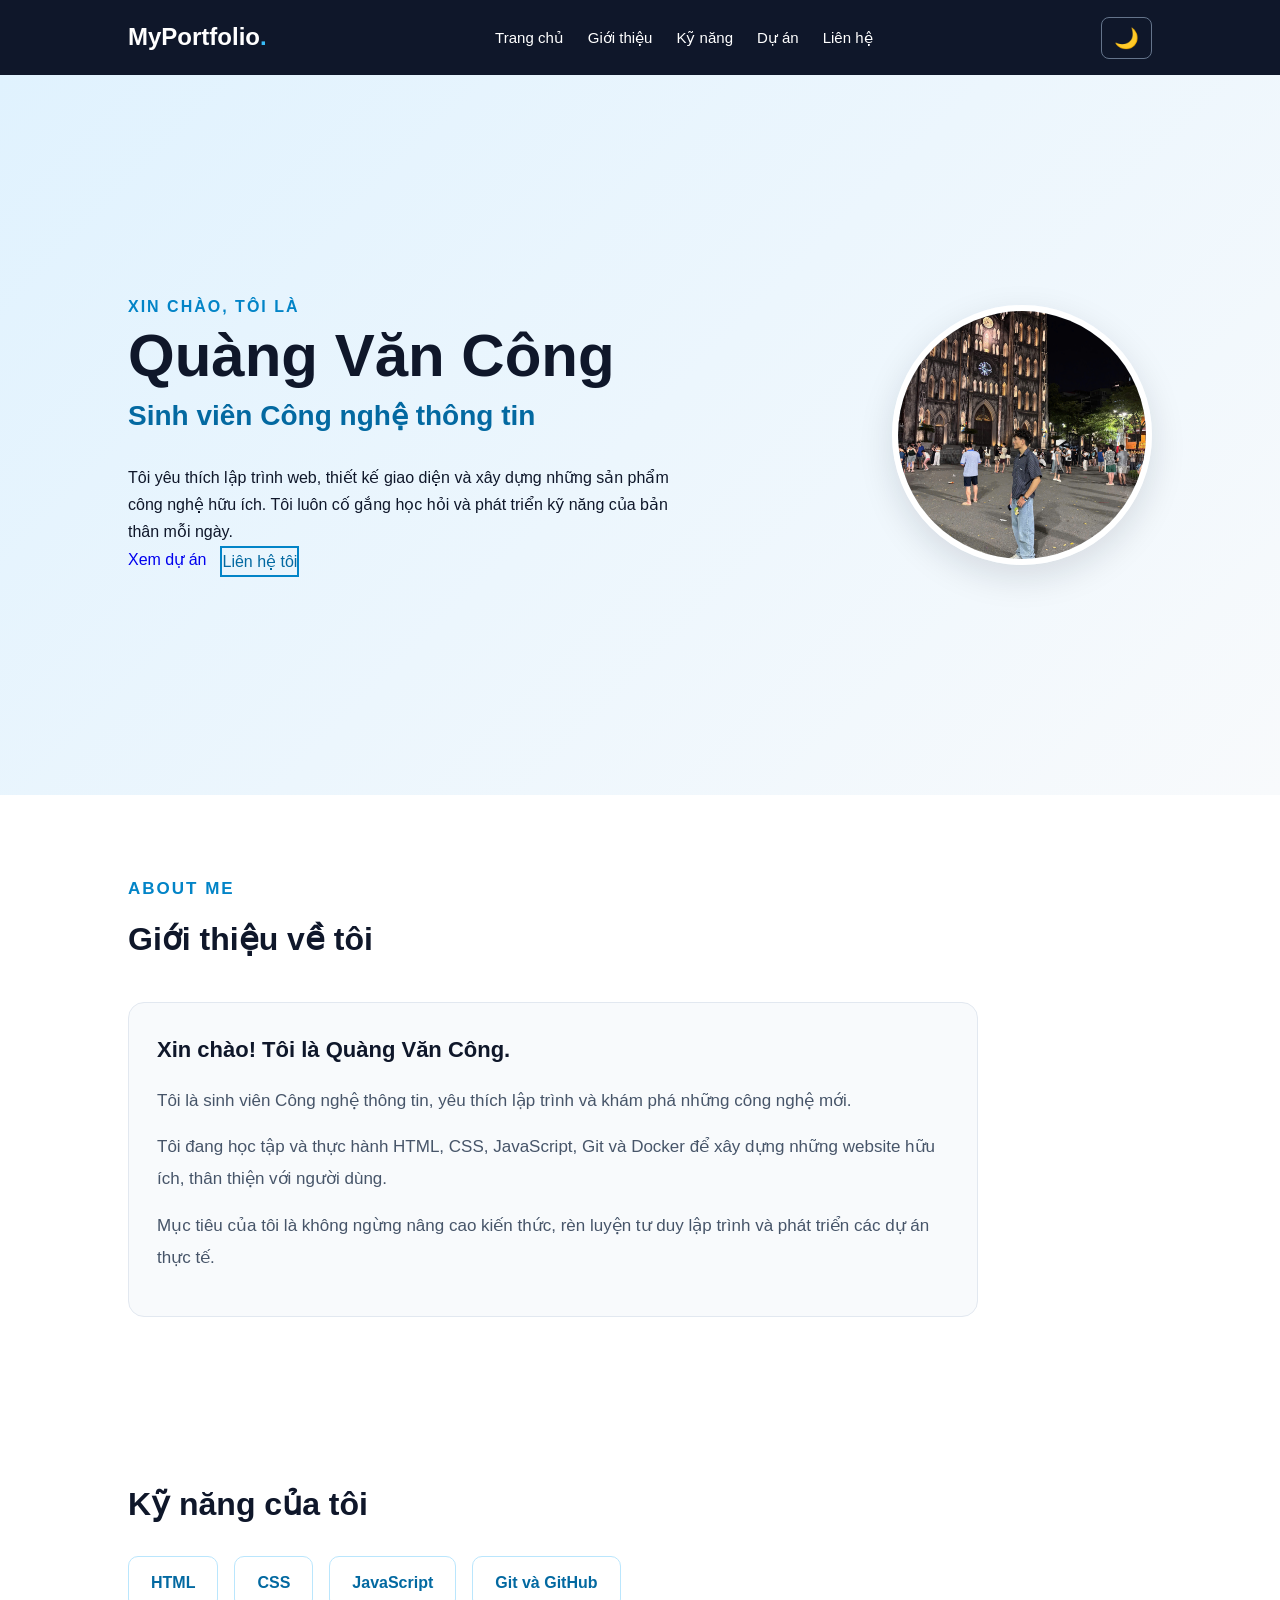
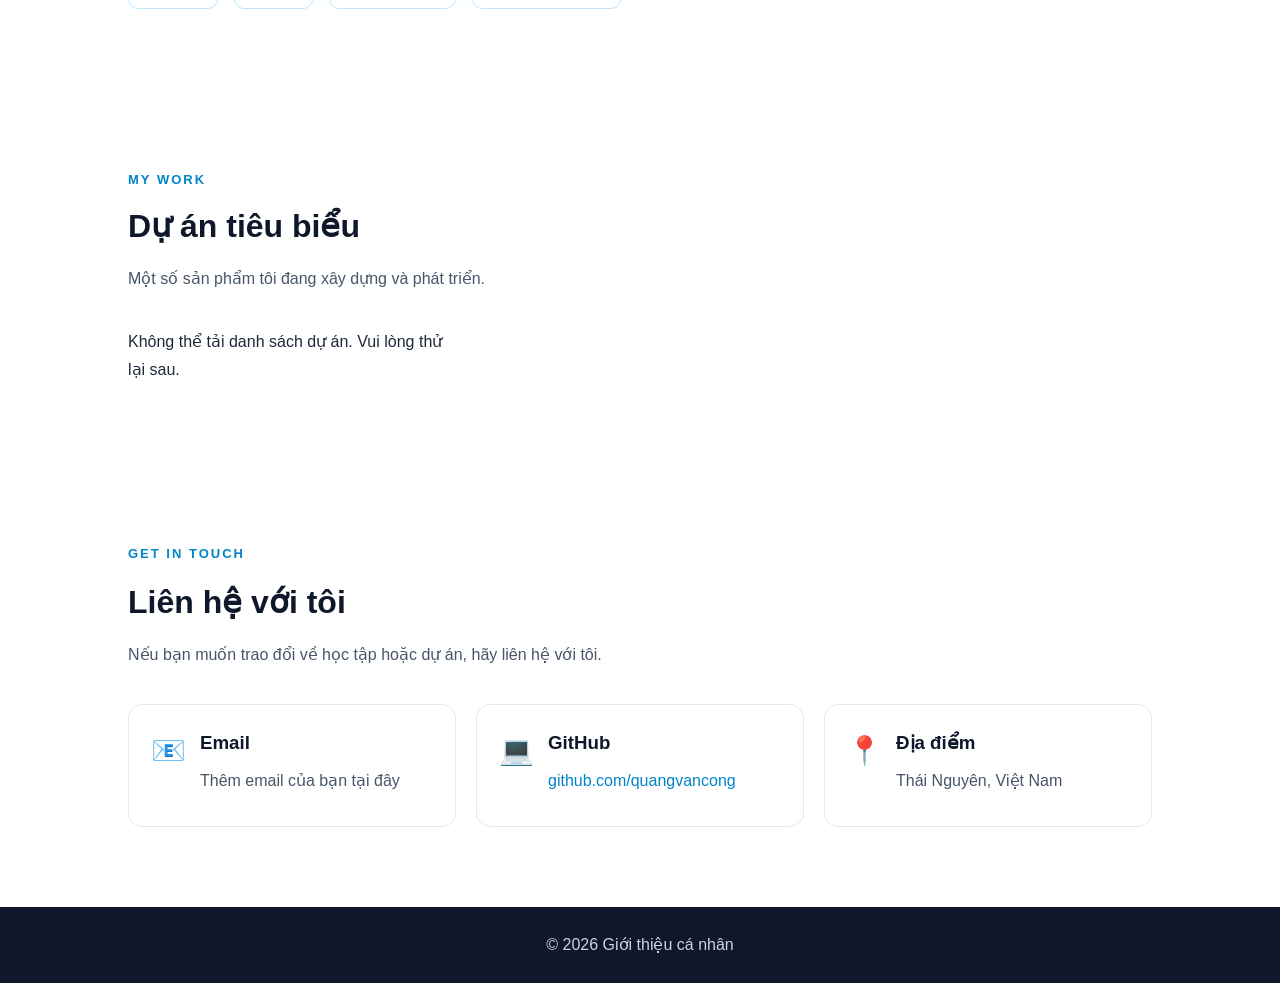
==== public/index.html @ 97b9916f "Add MySQL admin monitoring and project management" ====
<!DOCTYPE html>
<html lang="vi">
<head>
    <meta charset="UTF-8">
    <meta name="viewport" content="width=device-width, initial-scale=1.0">
    <title>Quàng Văn Công | Giới thiệu cá nhân</title>

    <link rel="stylesheet" href="css/style.css">
</head>
<body>

    <!-- Thanh điều hướng -->
    
<header class="site-header">
    <nav class="navbar">
        <a href="#home" class="logo">MyPortfolio<span>.</span></a>

        <button
            class="menu-toggle"
            id="menuToggle"
            aria-label="Mở menu"
            aria-expanded="false"
        >
            ☰
        </button>

        <ul class="nav-links" id="navLinks">
            <li><a href="#home">Trang chủ</a></li>
            <li><a href="#about">Giới thiệu</a></li>
            <li><a href="#skills">Kỹ năng</a></li>
            <li><a href="#projects">Dự án</a></li>
            <li><a href="#contact">Liên hệ</a></li>
        </ul>

        <button
            class="theme-toggle"
            id="themeToggle"
            aria-label="Chuyển chế độ sáng tối"
        >
            🌙
        </button>
    </nav>
</header>


    <!-- Phần trang chủ -->
    <main>
        
<section id="home" class="hero">
    <div class="hero-content">
        <p class="greeting">XIN CHÀO, TÔI LÀ</p>

        <h1>Quàng Văn Công</h1>

        <h2>Sinh viên Công nghệ thông tin</h2>

        <p class="hero-description">
            Tôi yêu thích lập trình web, thiết kế giao diện
            và xây dựng những sản phẩm công nghệ hữu ích.
            Tôi luôn cố gắng học hỏi và phát triển kỹ năng
            của bản thân mỗi ngày.
        </p>

        <div class="hero-buttons">
            <a href="#projects" class="btn">Xem dự án</a>
            <a href="#contact" class="btn btn-outline">Liên hệ tôi</a>
        </div>
    </div>

    <div class="hero-image">
        <img src="images/avatar.jpg"
             alt="Ảnh đại diện của tôi">
    </div>
</section>


        <!-- Phần giới thiệu -->
        
<section id="about">
    <div class="section-heading">
        <p class="section-subtitle">ABOUT ME</p>
        <h2>Giới thiệu về tôi</h2>
    </div>

    <div class="about-content">
        <div class="about-text">
            <h3>Xin chào! Tôi là Quàng Văn Công.</h3>
            <p>
                Tôi là sinh viên Công nghệ thông tin, yêu thích
                lập trình và khám phá những công nghệ mới.
            </p>
            <p>
                Tôi đang học tập và thực hành HTML, CSS,
                JavaScript, Git và Docker để xây dựng những
                website hữu ích, thân thiện với người dùng.
            </p>
            <p>
                Mục tiêu của tôi là không ngừng nâng cao kiến thức,
                rèn luyện tư duy lập trình và phát triển các dự án
                thực tế.
            </p>
        </div>
    </div>
</section>


        <!-- Phần kỹ năng -->
        <section id="skills">
            <h2>Kỹ năng của tôi</h2>
            <ul>
                <li>HTML</li>
                <li>CSS</li>
                <li>JavaScript</li>
                <li>Git và GitHub</li>
            </ul>
        </section>

        <!-- Phần dự án -->
        

<!-- Phần dự án -->
<section id="projects">
    <div class="section-heading">
        <p class="section-subtitle">MY WORK</p>
        <h2>Dự án tiêu biểu</h2>
        <p>Một số sản phẩm tôi đang xây dựng và phát triển.</p>
    </div>

    <div class="projects-container" id="projectsContainer">
        <p id="projectsLoading">Đang tải danh sách dự án...</p>
    </div>
</section>



        <!-- Phần liên hệ -->
        
<section id="contact">
    <div class="section-heading">
        <p class="section-subtitle">GET IN TOUCH</p>
        <h2>Liên hệ với tôi</h2>
        <p>Nếu bạn muốn trao đổi về học tập hoặc dự án, hãy liên hệ với tôi.</p>
    </div>

    <div class="contact-container">
        <div class="contact-item">
            <span>📧</span>
            <div>
                <h3>Email</h3>
                <p>Thêm email của bạn tại đây</p>
            </div>
        </div>

        <div class="contact-item">
            <span>💻</span>
            <div>
                <h3>GitHub</h3>
                <p>
                    <a href="https://github.com/quangvancong"
                       target="_blank"
                       rel="noopener noreferrer">
                        github.com/quangvancong
                    </a>
                </p>
            </div>
        </div>

        <div class="contact-item">
            <span>📍</span>
            <div>
                <h3>Địa điểm</h3>
                <p>Thái Nguyên, Việt Nam</p>
            </div>
        </div>
    </div>
</section>

    </main>

    <!-- Chân trang -->
    <footer>
        <p>&copy; 2026 Giới thiệu cá nhân</p>
    </footer>

    <script src="js/script.js"></script>
</body>
</html>
---- public/css/style.css ----
/* =========================
   1. CÀI ĐẶT CHUNG
========================= */
* {
    margin: 0;
    padding: 0;
    box-sizing: border-box;
}

html {
    scroll-behavior: smooth;
    scroll-padding-top: 90px;
}

body {
    font-family: Arial, sans-serif;
    line-height: 1.7;
    color: #1e293b;
    background-color: #f8fafc;
}

a {
    text-decoration: none;
}

section {
    padding: 80px 10%;
}

/* =========================
   2. THANH ĐIỀU HƯỚNG
========================= */
header {
    background-color: #0f172a;
    position: sticky;
    top: 0;
    z-index: 1000;
}

nav {
    min-height: 75px;
    padding: 15px 10%;
    display: flex;
    justify-content: space-between;
    align-items: center;
    gap: 20px;
}

.logo {
    color: #38bdf8;
    font-size: 22px;
    font-weight: bold;
    white-space: nowrap;
}

nav ul {
    display: flex;
    align-items: center;
    gap: 24px;
    list-style: none;
}

nav ul a {
    color: #e2e8f0;
    font-size: 15px;
    transition: color 0.3s;
}

nav ul a:hover {
    color: #38bdf8;
}

/* =========================
   3. TRANG CHỦ
========================= */
#home {
    min-height: 80vh;
    display: flex;
    flex-direction: column;
    justify-content: center;
    align-items: flex-start;
    gap: 18px;
    background: linear-gradient(135deg, #e0f2fe, #f8fafc);
}

#home > p:first-child {
    color: #0284c7;
    font-weight: bold;
    font-size: 18px;
}

#home h1 {
    color: #0f172a;
    font-size: clamp(36px, 5vw, 60px);
    line-height: 1.2;
}

#home h2 {
    color: #0369a1;
    font-size: clamp(20px, 3vw, 28px);
}

#home > p:not(:first-child) {
    max-width: 600px;
    font-size: 17px;
}

/* Nút tìm hiểu thêm */
#home > a {
    display: inline-block;
    margin-top: 10px;
    padding: 12px 26px;
    border-radius: 8px;
    background-color: #0284c7;
    color: white;
    font-weight: bold;
    transition: background-color 0.3s, transform 0.3s;
}

#home > a:hover {
    background-color: #0369a1;
    transform: translateY(-3px);
}

/* =========================
   4. GIỚI THIỆU
========================= */
#about {
    background-color: white;
}

section h2 {
    margin-bottom: 24px;
    color: #0f172a;
    font-size: 32px;
}

#about p {
    max-width: 800px;
    font-size: 17px;
}

/* =========================
   5. KỸ NĂNG
========================= */
#skills {
    background-color: #f1f5f9;
}

#skills ul {
    display: flex;
    flex-wrap: wrap;
    gap: 16px;
    list-style: none;
}

#skills li {
    padding: 12px 22px;
    border: 1px solid #bae6fd;
    border-radius: 10px;
    background-color: white;
    color: #0369a1;
    font-weight: bold;
    transition: transform 0.3s, box-shadow 0.3s;
}

#skills li:hover {
    transform: translateY(-4px);
    box-shadow: 0 6px 18px #0f172a12;
}

/* =========================
   6. DỰ ÁN
========================= */
#projects {
    background-color: white;
}

#projects article {
    max-width: 650px;
    padding: 28px;
    border: 1px solid #e2e8f0;
    border-radius: 14px;
    background-color: #f8fafc;
    transition: transform 0.3s, box-shadow 0.3s;
}

#projects article:hover {
    transform: translateY(-5px);
    box-shadow: 0 10px 30px #0f172a12;
}

#projects h3 {
    margin-bottom: 12px;
    color: #0369a1;
    font-size: 22px;
}

/* =========================
   7. LIÊN HỆ
========================= */
#contact {
    background-color: #e0f2fe;
}

#contact p {
    margin-bottom: 10px;
}

#contact p:last-child {
    overflow-wrap: anywhere;
}

/* =========================
   8. CHÂN TRANG
========================= */
footer {
    padding: 24px 10%;
    background-color: #0f172a;
    color: #cbd5e1;
    text-align: center;
}

/* =========================
   9. RESPONSIVE
========================= */
@media (max-width: 768px) {
    section {
        padding: 60px 6%;
    }

    nav {
        padding: 16px 6%;
        flex-direction: column;
        gap: 14px;
    }

    nav ul {
        flex-wrap: wrap;
        justify-content: center;
        gap: 12px 18px;
    }

    nav ul a {
        font-size: 14px;
    }

    #home {
        min-height: 70vh;
    }

    section h2 {
        font-size: 27px;
    }
}

@media (max-width: 400px) {
    .logo {
        font-size: 19px;
    }

    nav ul {
        gap: 10px;
    }

    #home h1 {
        font-size: 34px;
    }
}

/* ===== TRANG CHỦ PORTFOLIO ===== */

#home.hero {
    flex-direction: row;
    align-items: center;
    justify-content: space-between;
    gap: 48px;
}

.hero-content {
    flex: 1;
}

.greeting {
    color: #0284c7;
    font-size: 16px;
    font-weight: bold;
    letter-spacing: 2px;
}

.hero-description {
    max-width: 560px;
}

.hero-buttons {
    display: flex;
    flex-wrap: wrap;
    gap: 14px;
}

#home .hero-buttons .btn {
    margin-top: 0;
}

#home .btn-outline {
    color: #0369a1;
    background: transparent;
    border: 2px solid #0284c7;
}

#home .btn-outline:hover {
    color: #0369a1;
    background: #e0f2fe;
}

.hero-image {
    flex: 0 0 260px;
}

.hero-image img {
    display: block;
    width: 100%;
    aspect-ratio: 1 / 1;
    object-fit: cover;
    border: 6px solid white;
    border-radius: 50%;
    box-shadow: 0 12px 35px #0f172a20;
}

/* Responsive cho điện thoại */
@media (max-width: 768px) {
    #home.hero {
        flex-direction: column-reverse !important;
        align-items: center !important;
        text-align: center;
        gap: 30px;
    }

    .hero-image {
        flex-basis: auto;
        width: 180px;
    }

    .hero-buttons {
        justify-content: center;
    }
}

/* ===== TIÊU ĐỀ CÁC KHU VỰC ===== */
.section-heading {
    margin-bottom: 36px;
}

.section-heading h2 {
    margin-bottom: 12px;
}

.section-subtitle {
    margin-bottom: 8px;
    color: #0284c7;
    font-size: 13px;
    font-weight: bold;
    letter-spacing: 2px;
}

/* ===== THẺ KỸ NĂNG ===== */
.skills-container {
    display: grid;
    grid-template-columns: repeat(3, minmax(0, 1fr));
    gap: 22px;
}

.skill-card {
    padding: 26px;
    border: 1px solid #e2e8f0;
    border-radius: 14px;
    background: white;
    transition: transform 0.3s, box-shadow 0.3s;
}

.skill-card:hover {
    transform: translateY(-6px);
    box-shadow: 0 12px 28px #0f172a12;
}

.skill-icon {
    margin-bottom: 14px;
    font-size: 32px;
}

.skill-card h3 {
    margin-bottom: 8px;
    color: #0369a1;
}

.skill-card p {
    color: #64748b;
    font-size: 15px;
}

/* ===== THẺ DỰ ÁN ===== */
.projects-container {
    display: grid;
    grid-template-columns: repeat(3, minmax(0, 1fr));
    gap: 22px;
}

.project-card {
    display: flex;
    flex-direction: column;
    align-items: flex-start;
    padding: 26px;
    border: 1px solid #e2e8f0;
    border-radius: 14px;
    background: #f8fafc;
    transition: transform 0.3s, box-shadow 0.3s;
}

.project-card:hover {
    transform: translateY(-6px);
    box-shadow: 0 12px 28px #0f172a12;
}

.project-number {
    margin-bottom: 16px;
    color: #0284c7;
    font-size: 14px;
    font-weight: bold;
}

.project-card h3 {
    margin-bottom: 12px;
    color: #0f172a;
    font-size: 20px;
}

.project-card p {
    margin-bottom: 18px;
    color: #64748b;
    font-size: 15px;
}

.project-tags {
    display: flex;
    flex-wrap: wrap;
    gap: 8px;
    margin-top: auto;
    margin-bottom: 20px;
}

.project-tags span {
    padding: 5px 10px;
    border-radius: 6px;
    background: #e0f2fe;
    color: #0369a1;
    font-size: 12px;
}

.project-link {
    color: #0284c7;
    font-weight: bold;
}

.project-link:hover {
    color: #0369a1;
    text-decoration: underline;
}

/* ===== RESPONSIVE ===== */
@media (max-width: 900px) {
    .skills-container,
    .projects-container {
        grid-template-columns: repeat(2, minmax(0, 1fr));
    }
}

@media (max-width: 560px) {
    .skills-container,
    .projects-container {
        grid-template-columns: 1fr;
    }

    .skill-card,
    .project-card {
        padding: 22px;
    }
}

/* ===== THANH ĐIỀU HƯỚNG ===== */
.navbar {
    display: flex;
    align-items: center;
    justify-content: space-between;
    gap: 20px;
}

.logo {
    color: white;
    font-size: 24px;
    font-weight: bold;
    white-space: nowrap;
}

.logo span {
    color: #38bdf8;
}

.nav-links {
    display: flex;
    align-items: center;
    gap: 24px;
    margin: 0;
    padding: 0;
    list-style: none;
}

.nav-links a {
    color: white;
}

.menu-toggle,
.theme-toggle {
    padding: 8px 12px;
    border: 1px solid #64748b;
    border-radius: 8px;
    background: transparent;
    color: white;
    font-size: 20px;
    cursor: pointer;
}

.menu-toggle {
    display: none;
}

/* ===== CHẾ ĐỘ TỐI ===== */
body.dark-mode {
    background: #0f172a;
    color: #e2e8f0;
}

body.dark-mode section {
    background-color: #0f172a;
    color: #e2e8f0;
}

body.dark-mode .skill-card,
body.dark-mode .project-card {
    background: #1e293b;
    border-color: #334155;
}

body.dark-mode .skill-card h3,
body.dark-mode .project-card h3 {
    color: #7dd3fc;
}

body.dark-mode .skill-card p,
body.dark-mode .project-card p {
    color: #cbd5e1;
}

body.dark-mode .section-heading h2 {
    color: #e2e8f0;
}

/* ===== MENU TRÊN ĐIỆN THOẠI ===== */
@media (max-width: 768px) {
    .navbar {
        flex-wrap: wrap;
    }

    .menu-toggle {
        display: block;
        margin-left: auto;
    }

    .nav-links {
        display: none;
        flex-direction: column;
        align-items: flex-start;
        width: 100%;
        gap: 0;
    }

    .nav-links.active {
        display: flex;
    }

    .nav-links li {
        width: 100%;
    }

    .nav-links a {
        display: block;
        padding: 12px 0;
    }
}

/* ===== SỬA MENU RESPONSIVE ===== */
.site-header .navbar {
    display: flex;
    align-items: center;
    justify-content: space-between;
    gap: 16px;
}

.site-header .nav-links {
    display: flex;
    align-items: center;
    gap: 24px;
    list-style: none;
    margin: 0;
    padding: 0;
}

.site-header .menu-toggle {
    display: none;
}

.site-header .theme-toggle {
    flex-shrink: 0;
}

/* Màn hình nhỏ */
@media screen and (max-width: 768px) {
    .site-header .navbar {
        flex-wrap: wrap;
    }

    .site-header .menu-toggle {
        display: inline-block !important;
        order: 2;
        margin-left: auto;
    }

    .site-header .theme-toggle {
        order: 3;
    }

    .site-header .nav-links {
        display: none;
        flex-direction: column;
        align-items: stretch;
        order: 4;
        width: 100%;
        gap: 0;
    }

    .site-header .nav-links.active {
        display: flex !important;
    }

    .site-header .nav-links li,
    .site-header .nav-links a {
        display: block;
        width: 100%;
    }

    .site-header .nav-links a {
        padding: 12px 0;
    }
}

/* ===== KHẮC PHỤC MÀU SÁNG/TỐI ===== */

/* Chế độ sáng mặc định */
body {
    background-color: #ffffff;
    color: #1e293b;
}

.site-header {
    background-color: #0f172a;
}

.site-header .logo,
.site-header .nav-links a {
    color: #ffffff;
}

.hero {
    background: linear-gradient(135deg, #e0f2fe, #f8fafc);
    color: #0f172a;
}

section:not(.hero) {
    color: #1e293b;
}

.section-heading h2,
.skill-card h3,
.project-card h3 {
    color: #0f172a;
}

.section-heading p:not(.section-subtitle),
.skill-card p,
.project-card p {
    color: #475569;
}

.skill-card {
    background-color: #ffffff;
}

.project-card {
    background-color: #f8fafc;
}

/* Chế độ tối */
body.dark-mode {
    background-color: #0f172a;
    color: #e2e8f0;
}

body.dark-mode .hero,
body.dark-mode section:not(.hero) {
    background: #0f172a;
    color: #e2e8f0;
}

body.dark-mode .hero h1,
body.dark-mode .hero h2,
body.dark-mode .hero p,
body.dark-mode .section-heading h2,
body.dark-mode .section-heading p:not(.section-subtitle) {
    color: #e2e8f0;
}

body.dark-mode .skill-card,
body.dark-mode .project-card {
    background-color: #1e293b;
    border-color: #475569;
}

body.dark-mode .skill-card h3,
body.dark-mode .project-card h3 {
    color: #7dd3fc;
}

body.dark-mode .skill-card p,
body.dark-mode .project-card p {
    color: #cbd5e1;
}

body.dark-mode .project-tags span {
    background-color: #334155;
    color: #bae6fd;
}

body.dark-mode .project-link {
    color: #7dd3fc;
}

body.dark-mode a {
    color: #0284c7;
}

body.dark-mode .site-header a {
    color: #ffffff;
}

body.dark-mode .hero .btn {
    color: #ffffff;
}

body.dark-mode .hero .btn-outline {
    color: #7dd3fc;
}

/* ===== GIỚI THIỆU ===== */
.about-content {
    max-width: 850px;
    padding: 28px;
    border-radius: 16px;
    background: #f8fafc;
    border: 1px solid #e2e8f0;
}

.about-text h3 {
    margin-bottom: 16px;
    color: #0369a1;
    font-size: 22px;
}

.about-text p {
    margin-bottom: 14px;
    color: #475569;
    line-height: 1.9;
}

/* ===== THÔNG TIN LIÊN HỆ ===== */
.contact-container {
    display: grid;
    grid-template-columns: repeat(3, minmax(0, 1fr));
    gap: 20px;
}

.contact-item {
    display: flex;
    align-items: flex-start;
    gap: 14px;
    padding: 22px;
    border: 1px solid #e2e8f0;
    border-radius: 14px;
    background: #ffffff;
}

.contact-item > span {
    font-size: 28px;
}

.contact-item h3 {
    margin-bottom: 8px;
    color: #0f172a;
}

.contact-item p {
    overflow-wrap: anywhere;
    color: #475569;
}

.contact-item a {
    color: #0284c7;
}

.contact-item a:hover {
    text-decoration: underline;
}

/* Chế độ tối */
body.dark-mode .about-content,
body.dark-mode .contact-item {
    background: #1e293b;
    border-color: #475569;
}

body.dark-mode .about-text h3,
body.dark-mode .contact-item h3 {
    color: #7dd3fc;
}

body.dark-mode .about-text p,
body.dark-mode .contact-item p {
    color: #cbd5e1;
}

body.dark-mode .contact-item a {
    color: #7dd3fc;
}

/* Responsive */
@media (max-width: 768px) {
    .contact-container {
        grid-template-columns: 1fr;
    }

    .about-content {
        padding: 20px;
    }
}

/* ===== KHẮC PHỤC CHẾ ĐỘ SÁNG ===== */
body {
    background-color: #ffffff;
    color: #1e293b;
}

body #about,
body #skills,
body #projects,
body #contact {
    background-color: #ffffff;
    color: #1e293b;
}

body .section-heading h2,
body .about-text h3,
body .skill-card h3,
body .project-card h3,
body .contact-item h3 {
    color: #0f172a;
}

body .section-heading p:not(.section-subtitle),
body .about-text p,
body .skill-card p,
body .project-card p,
body .contact-item p {
    color: #475569;
}

body .skill-card,
body .contact-item {
    background-color: #ffffff;
}

body .project-card,
body .about-content {
    background-color: #f8fafc;
}

/* ===== CHẾ ĐỘ TỐI ===== */
body.dark-mode {
    background-color: #0f172a !important;
    color: #e2e8f0 !important;
}

body.dark-mode #about,
body.dark-mode #skills,
body.dark-mode #projects,
body.dark-mode #contact,
body.dark-mode .hero {
    background: #0f172a !important;
    background-color: #0f172a !important;
    color: #e2e8f0 !important;
}

body.dark-mode .section-heading h2,
body.dark-mode .about-text h3,
body.dark-mode .skill-card h3,
body.dark-mode .project-card h3,
body.dark-mode .contact-item h3 {
    color: #f1f5f9 !important;
}

body.dark-mode .section-heading p,
body.dark-mode .about-text p,
body.dark-mode .skill-card p,
body.dark-mode .project-card p,
body.dark-mode .contact-item p,
body.dark-mode .hero p {
    color: #cbd5e1 !important;
}

body.dark-mode .skill-card,
body.dark-mode .project-card,
body.dark-mode .about-content,
body.dark-mode .contact-item {
    background: #1e293b !important;
    background-color: #1e293b !important;
    border-color: #475569 !important;
}

body.dark-mode .project-tags span {
    background-color: #334155 !important;
    color: #bae6fd !important;
}

body.dark-mode a {
    color: #38bdf8;
}

body.dark-mode .site-header a {
    color: #ffffff;
}

body.dark-mode .theme-toggle,
body.dark-mode .menu-toggle {
    color: #ffffff;
}
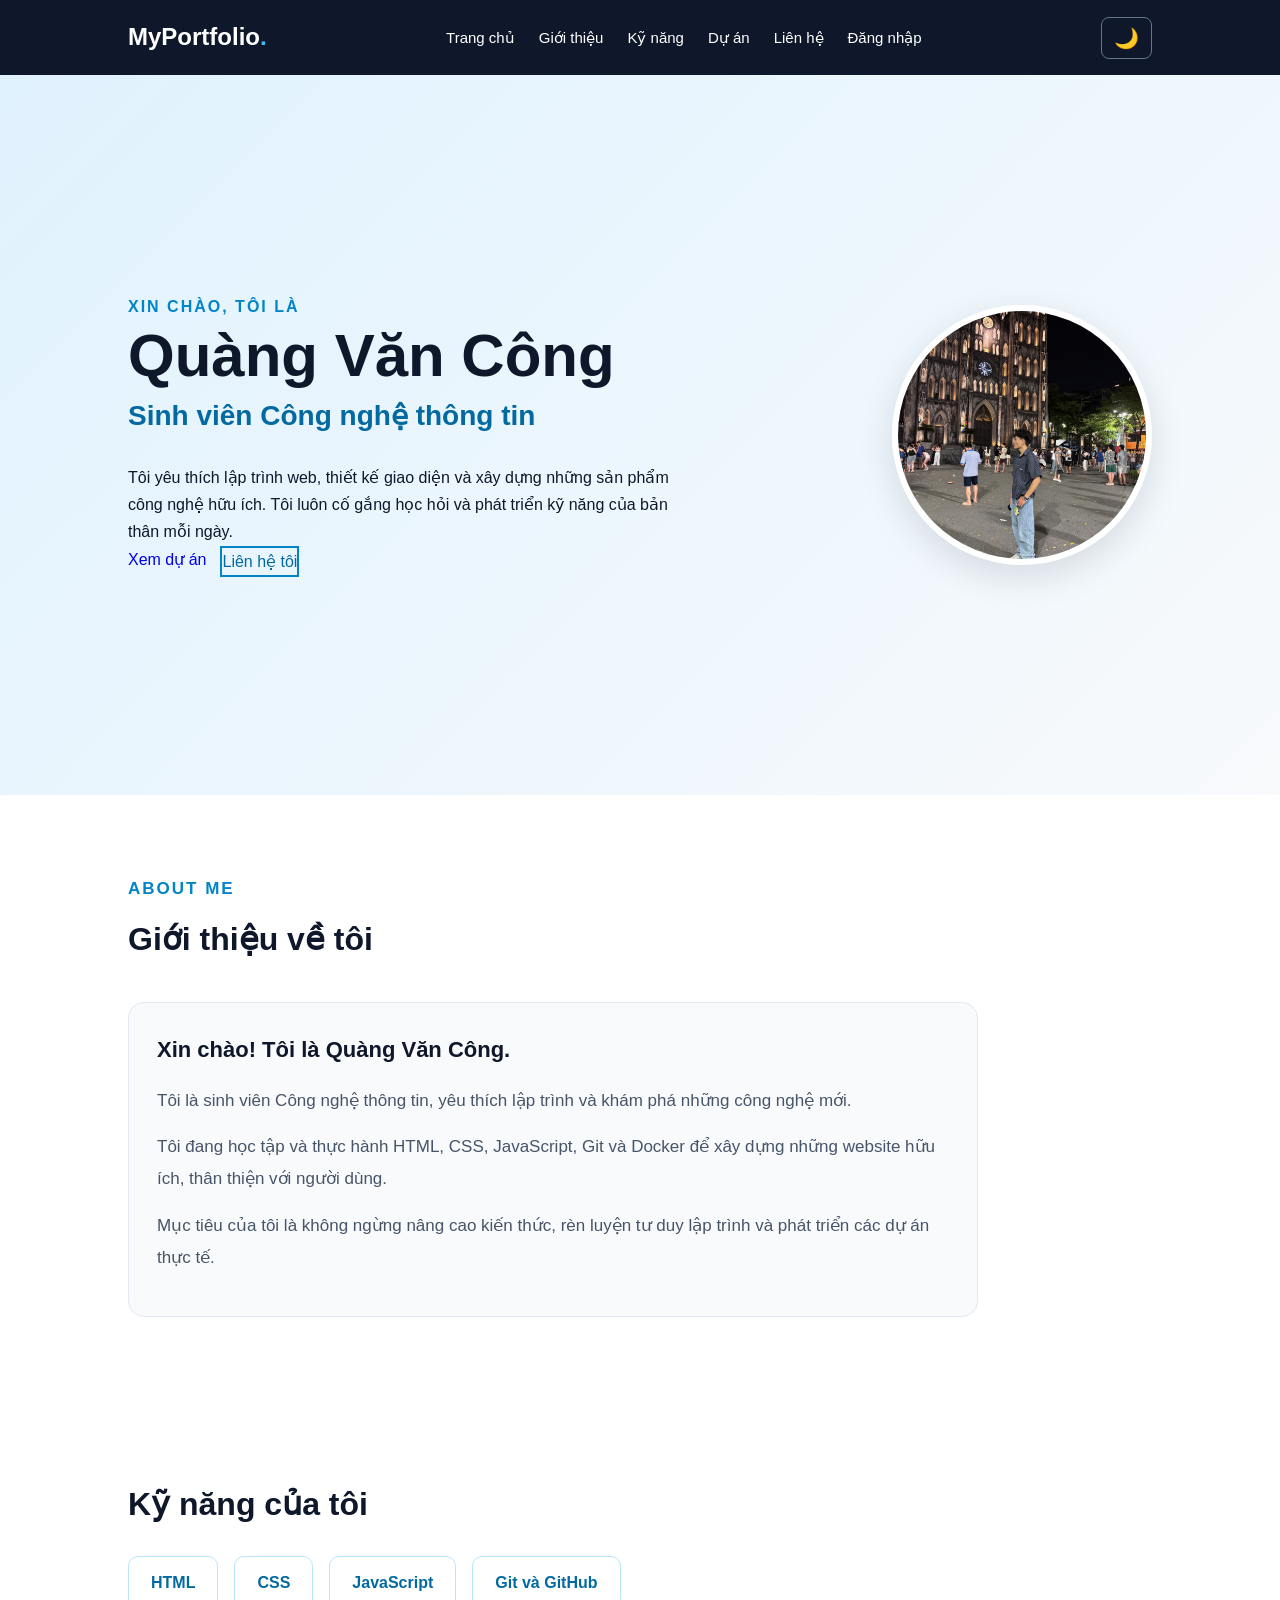
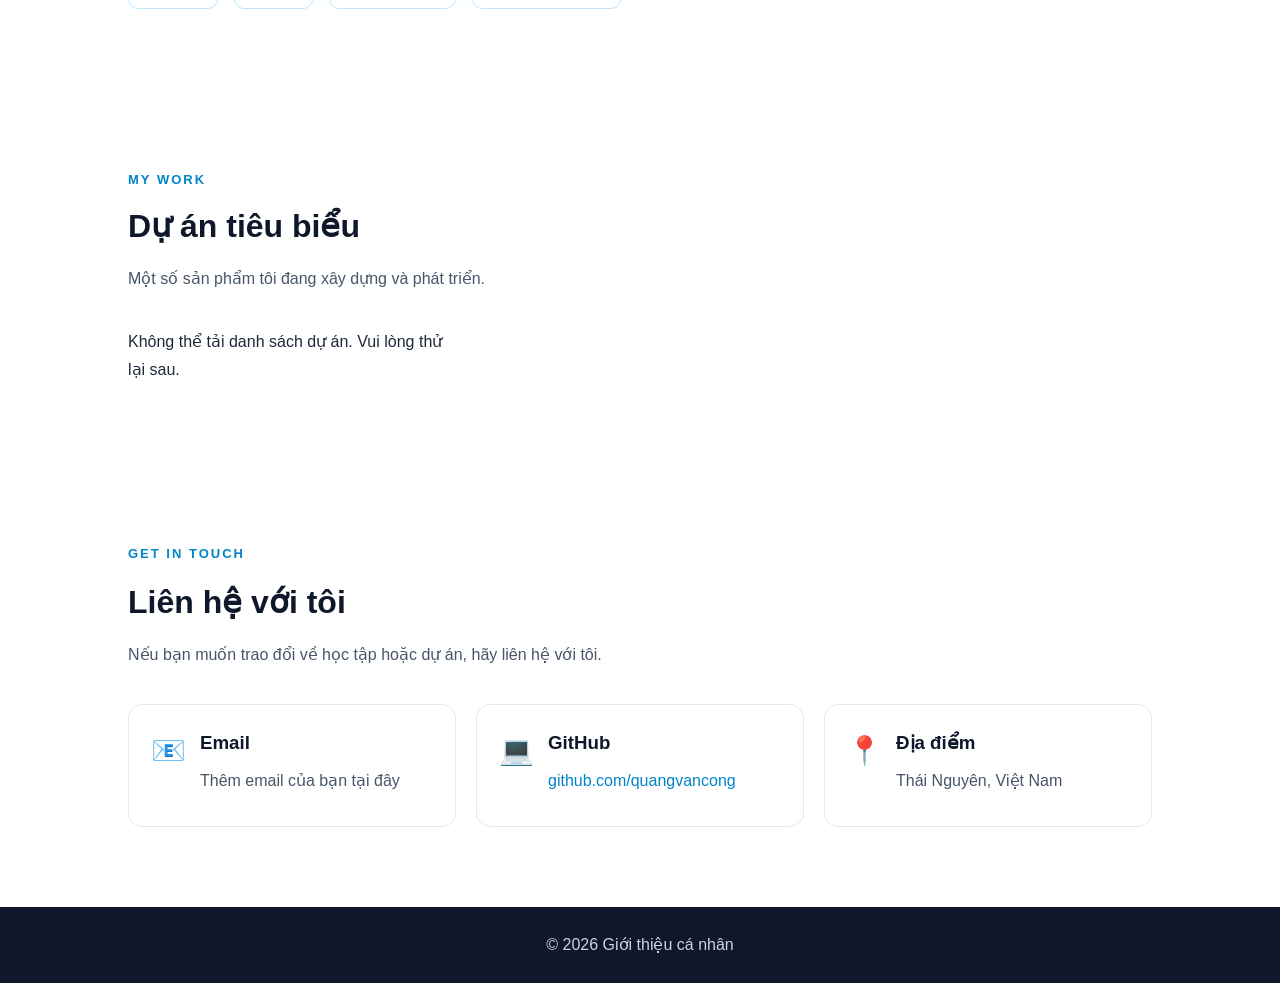
==== commit b096dfc0: "Update personal portfolio project" ====
--- a/public/index.html
+++ b/public/index.html
@@ -25,13 +25,16 @@
             ☰
         </button>
 
-        <ul class="nav-links" id="navLinks">
-            <li><a href="#home">Trang chủ</a></li>
-            <li><a href="#about">Giới thiệu</a></li>
-            <li><a href="#skills">Kỹ năng</a></li>
-            <li><a href="#projects">Dự án</a></li>
-            <li><a href="#contact">Liên hệ</a></li>
-        </ul>
+        
+<ul class="nav-links" id="navLinks">
+    <li><a href="#home">Trang chủ</a></li>
+    <li><a href="#about">Giới thiệu</a></li>
+    <li><a href="#skills">Kỹ năng</a></li>
+    <li><a href="#projects">Dự án</a></li>
+    <li><a href="#contact">Liên hệ</a></li>
+    <li><a href="/admin/login.html">Đăng nhập</a></li>
+</ul>
+
 
         <button
             class="theme-toggle"
